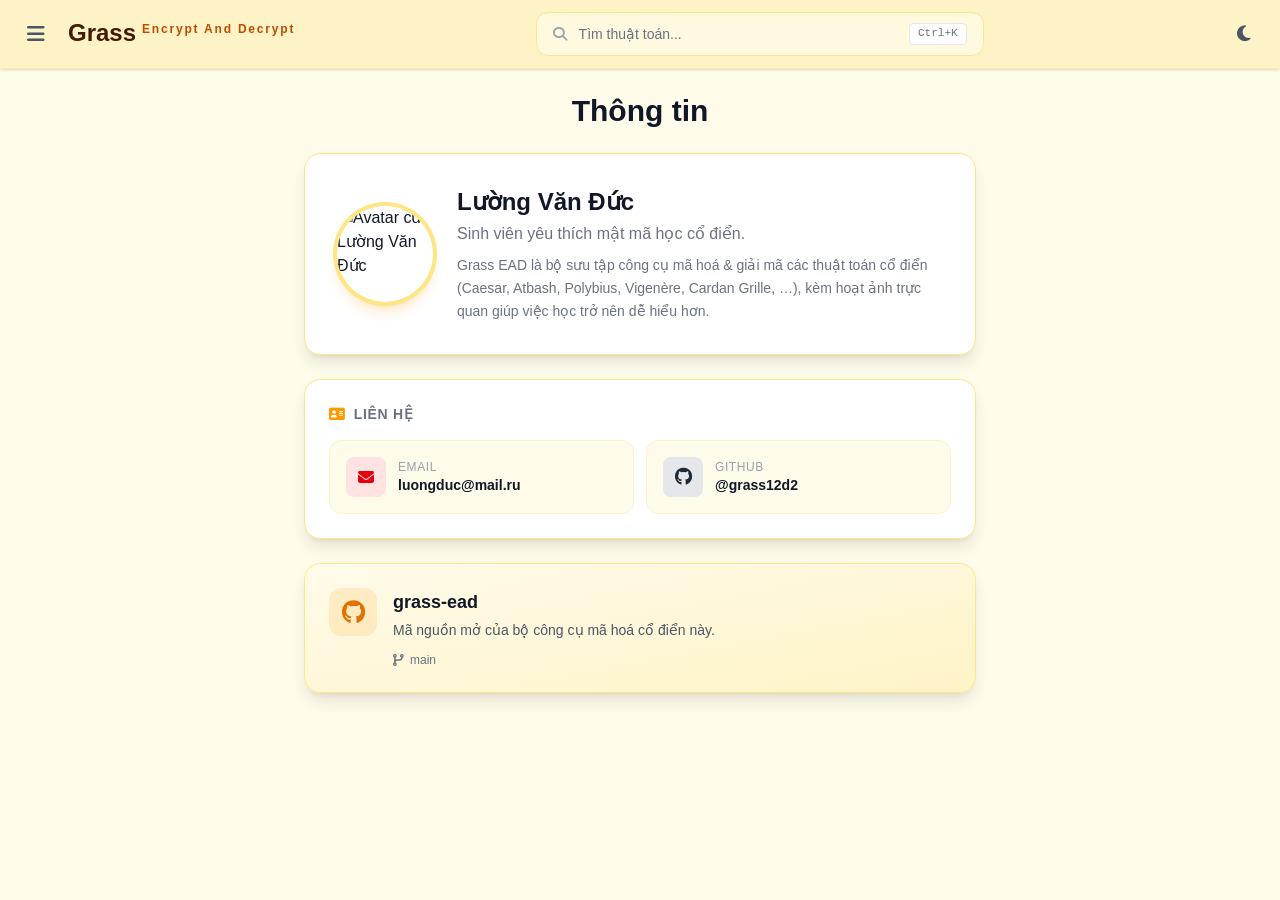
==== about.html @ e79359a6 "Update UI" ====
<!DOCTYPE html>
<html lang="vi" class="light">

<head>
    <script>
        (function () {
            try {
                var s = localStorage.getItem('theme');
                var d = window.matchMedia('(prefers-color-scheme: dark)').matches;
                if (s === 'dark' || (!s && d)) document.documentElement.classList.add('dark');
            } catch (e) { }
        })();
    </script>
    <meta charset="UTF-8" />
    <meta name="viewport" content="width=device-width, initial-scale=1.0" />
    <title>Thông tin - Grass EAD</title>
    <link rel="icon" type="image/svg+xml" href="favicon.svg" />
    <link rel="stylesheet" href="css/output.css" />
    <link rel="stylesheet" href="https://cdnjs.cloudflare.com/ajax/libs/font-awesome/6.5.1/css/all.min.css" />
</head>

<body class="bg-amber-50 dark:bg-gray-900 flex flex-col">
    <div id="navbar-placeholder"></div>
    <div id="sidebar-placeholder"></div>
    <div id="warning-placeholder"></div>

    <main class="max-w-screen-xl mx-auto p-6 flex-1 w-full">
        <h1 class="text-3xl font-bold text-gray-900 dark:text-white mb-6 text-center">Thông tin</h1>

        <div class="max-w-2xl mx-auto space-y-6">

            <!-- Profile -->
            <div
                class="bg-white dark:bg-gray-800 rounded-2xl shadow-lg border border-amber-200 dark:border-gray-700 p-8">
                <div class="flex flex-col sm:flex-row items-center gap-6">
                    <div
                        class="w-24 h-24 rounded-full overflow-hidden shadow-lg shadow-amber-500/30 flex-shrink-0 ring-4 ring-amber-200 dark:ring-amber-500/30">
                        <img src="img/avatar.png" alt="Avatar của Lường Văn Đức" class="w-full h-full object-cover"
                            loading="lazy" />
                    </div>
                    <div class="text-center sm:text-left flex-1">
                        <h2 class="text-2xl font-bold text-gray-900 dark:text-white">Lường Văn Đức</h2>
                        <p class="text-gray-500 dark:text-gray-400 mt-1">
                            Sinh viên yêu thích mật mã học cổ điển.
                        </p>
                        <p class="text-sm text-gray-500 dark:text-gray-400 mt-2 leading-relaxed">
                            Grass EAD là bộ sưu tập công cụ mã hoá &amp; giải mã các thuật toán cổ điển
                            (Caesar, Atbash, Polybius, Vigenère, Cardan Grille, …), kèm hoạt ảnh trực quan
                            giúp việc học trở nên dễ hiểu hơn.
                        </p>
                    </div>
                </div>
            </div>

            <!-- Liên hệ -->
            <div
                class="bg-white dark:bg-gray-800 rounded-2xl shadow-lg border border-amber-200 dark:border-gray-700 p-6">
                <h3 class="text-sm font-bold uppercase tracking-wider text-gray-500 dark:text-gray-400 mb-4">
                    <i class="fas fa-address-card mr-2 text-amber-500"></i>Liên hệ
                </h3>

                <div class="grid grid-cols-1 sm:grid-cols-2 gap-3">
                    <a href="mailto:luongduc@mail.ru"
                        class="group flex items-center gap-3 p-4 rounded-xl bg-amber-50 dark:bg-gray-700/50 border border-amber-100 dark:border-gray-700 hover:border-amber-300 dark:hover:border-gray-500 hover:bg-amber-100/70 dark:hover:bg-gray-700 transition-all">
                        <span
                            class="w-10 h-10 rounded-lg bg-red-100 dark:bg-red-500/15 flex items-center justify-center flex-shrink-0 group-hover:scale-110 transition-transform">
                            <i class="fas fa-envelope text-red-600 dark:text-red-400"></i>
                        </span>
                        <span class="flex-1 min-w-0">
                            <span class="block text-xs uppercase tracking-wider text-gray-400 dark:text-gray-500">
                                Email
                            </span>
                            <span class="block text-sm font-semibold text-gray-900 dark:text-white truncate">
                                luongduc@mail.ru
                            </span>
                        </span>
                        <i
                            class="fas fa-arrow-up-right-from-square text-xs text-gray-400 opacity-0 group-hover:opacity-100 transition-opacity"></i>
                    </a>

                    <a href="https://github.com/grass12d2" target="_blank" rel="noopener noreferrer"
                        class="group flex items-center gap-3 p-4 rounded-xl bg-amber-50 dark:bg-gray-700/50 border border-amber-100 dark:border-gray-700 hover:border-amber-300 dark:hover:border-gray-500 hover:bg-amber-100/70 dark:hover:bg-gray-700 transition-all">
                        <span
                            class="w-10 h-10 rounded-lg bg-gray-200 dark:bg-gray-600 flex items-center justify-center flex-shrink-0 group-hover:scale-110 transition-transform">
                            <i class="fab fa-github text-gray-800 dark:text-white text-lg"></i>
                        </span>
                        <span class="flex-1 min-w-0">
                            <span class="block text-xs uppercase tracking-wider text-gray-400 dark:text-gray-500">
                                GitHub
                            </span>
                            <span class="block text-sm font-semibold text-gray-900 dark:text-white truncate">
                                @grass12d2
                            </span>
                        </span>
                        <i
                            class="fas fa-arrow-up-right-from-square text-xs text-gray-400 opacity-0 group-hover:opacity-100 transition-opacity"></i>
                    </a>
                </div>
            </div>

            <!-- Repo -->
            <a href="https://github.com/grass12d2/grass-ead" target="_blank" rel="noopener noreferrer"
                class="group block bg-gradient-to-br from-amber-50 to-amber-100 dark:from-gray-800 dark:to-gray-900 rounded-2xl shadow-lg p-6 border border-amber-200 dark:border-gray-700 hover:shadow-xl hover:border-amber-400 dark:hover:border-amber-500/40 transition-all">
                <div class="flex items-start gap-4">
                    <span
                        class="w-12 h-12 rounded-xl bg-amber-500/15 flex items-center justify-center flex-shrink-0 group-hover:scale-110 transition-transform">
                        <i class="fab fa-github text-amber-600 dark:text-amber-400 text-2xl"></i>
                    </span>
                    <div class="flex-1">
                        <h3 class="text-lg font-bold text-gray-900 dark:text-white flex items-center gap-2">
                            grass-ead
                            <i
                                class="fas fa-arrow-up-right-from-square text-xs text-gray-400 opacity-0 group-hover:opacity-100 transition-opacity"></i>
                        </h3>
                        <p class="text-sm text-gray-600 dark:text-gray-400 mt-1">
                            Mã nguồn mở của bộ công cụ mã hoá cổ điển này.
                        </p>
                        <div class="flex items-center gap-4 mt-3 text-xs text-gray-500 dark:text-gray-500">
                            <span class="flex items-center gap-1.5">
                                <i class="fas fa-code-branch"></i> main
                            </span>
                        </div>
                    </div>
                </div>
            </a>

        </div>
    </main>

    <div id="footer-placeholder"></div>

    <script src="https://cdnjs.cloudflare.com/ajax/libs/flowbite/2.3.0/flowbite.min.js"></script>
    <script src="js/main.js"></script>
    <script src="js/navbar.js"></script>
    <script src="js/sidebar.js"></script>
    <!-- <script src="js/warning.js"></script> -->
</body>

</html>
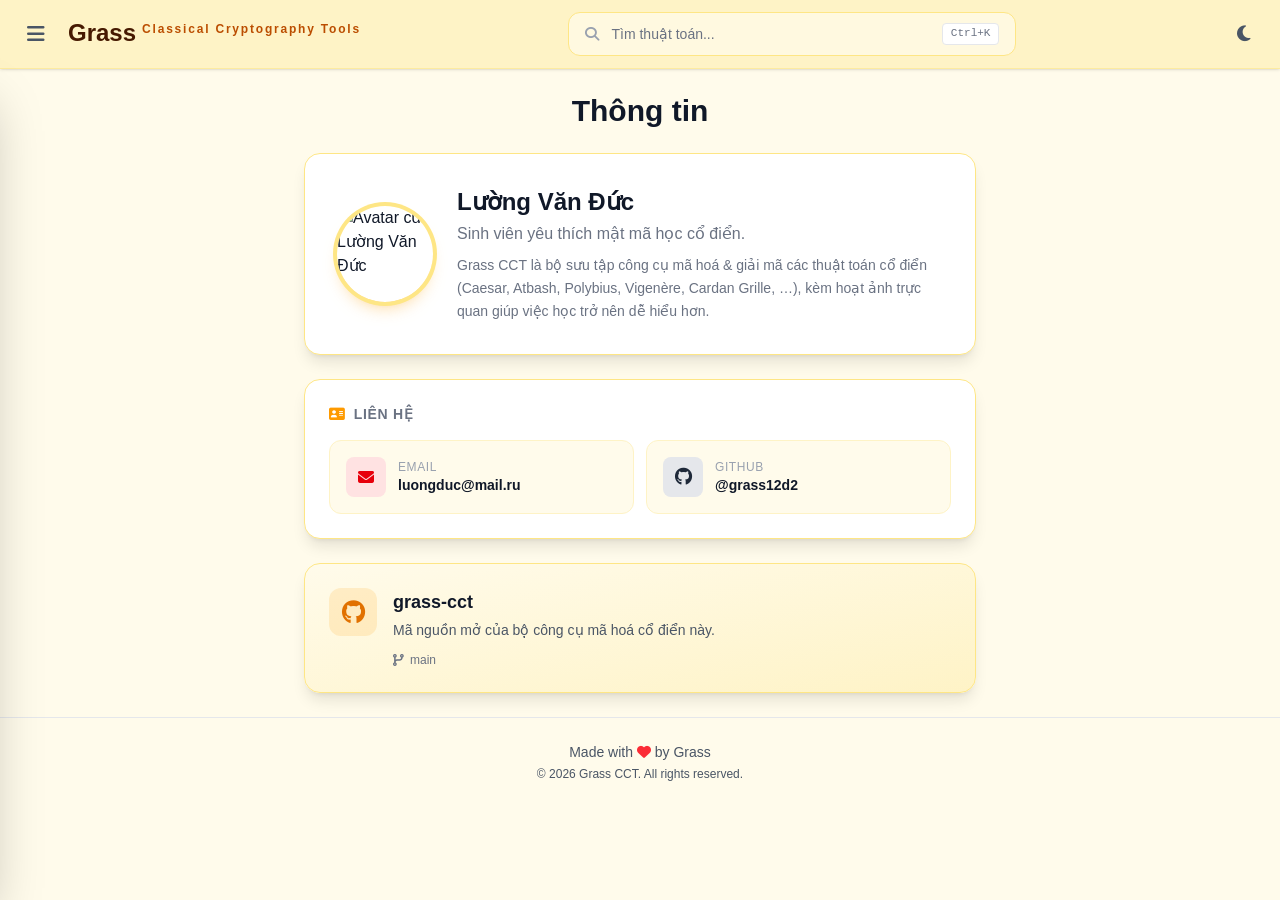
==== commit 9853f327: "Rename to Grass CCT" ====
--- a/about.html
+++ b/about.html
@@ -13,7 +13,7 @@
     </script>
     <meta charset="UTF-8" />
     <meta name="viewport" content="width=device-width, initial-scale=1.0" />
-    <title>Thông tin - Grass EAD</title>
+    <title>Thông tin - Grass CCT</title>
     <link rel="icon" type="image/svg+xml" href="favicon.svg" />
     <link rel="stylesheet" href="css/output.css" />
     <link rel="stylesheet" href="https://cdnjs.cloudflare.com/ajax/libs/font-awesome/6.5.1/css/all.min.css" />
@@ -44,7 +44,7 @@
                             Sinh viên yêu thích mật mã học cổ điển.
                         </p>
                         <p class="text-sm text-gray-500 dark:text-gray-400 mt-2 leading-relaxed">
-                            Grass EAD là bộ sưu tập công cụ mã hoá &amp; giải mã các thuật toán cổ điển
+                            Grass CCT là bộ sưu tập công cụ mã hoá &amp; giải mã các thuật toán cổ điển
                             (Caesar, Atbash, Polybius, Vigenère, Cardan Grille, …), kèm hoạt ảnh trực quan
                             giúp việc học trở nên dễ hiểu hơn.
                         </p>
@@ -99,7 +99,7 @@
             </div>
 
             <!-- Repo -->
-            <a href="https://github.com/grass12d2/grass-ead" target="_blank" rel="noopener noreferrer"
+            <a href="https://github.com/grass12d2/grass-cct" target="_blank" rel="noopener noreferrer"
                 class="group block bg-gradient-to-br from-amber-50 to-amber-100 dark:from-gray-800 dark:to-gray-900 rounded-2xl shadow-lg p-6 border border-amber-200 dark:border-gray-700 hover:shadow-xl hover:border-amber-400 dark:hover:border-amber-500/40 transition-all">
                 <div class="flex items-start gap-4">
                     <span
@@ -108,7 +108,7 @@
                     </span>
                     <div class="flex-1">
                         <h3 class="text-lg font-bold text-gray-900 dark:text-white flex items-center gap-2">
-                            grass-ead
+                            grass-cct
                             <i
                                 class="fas fa-arrow-up-right-from-square text-xs text-gray-400 opacity-0 group-hover:opacity-100 transition-opacity"></i>
                         </h3>
